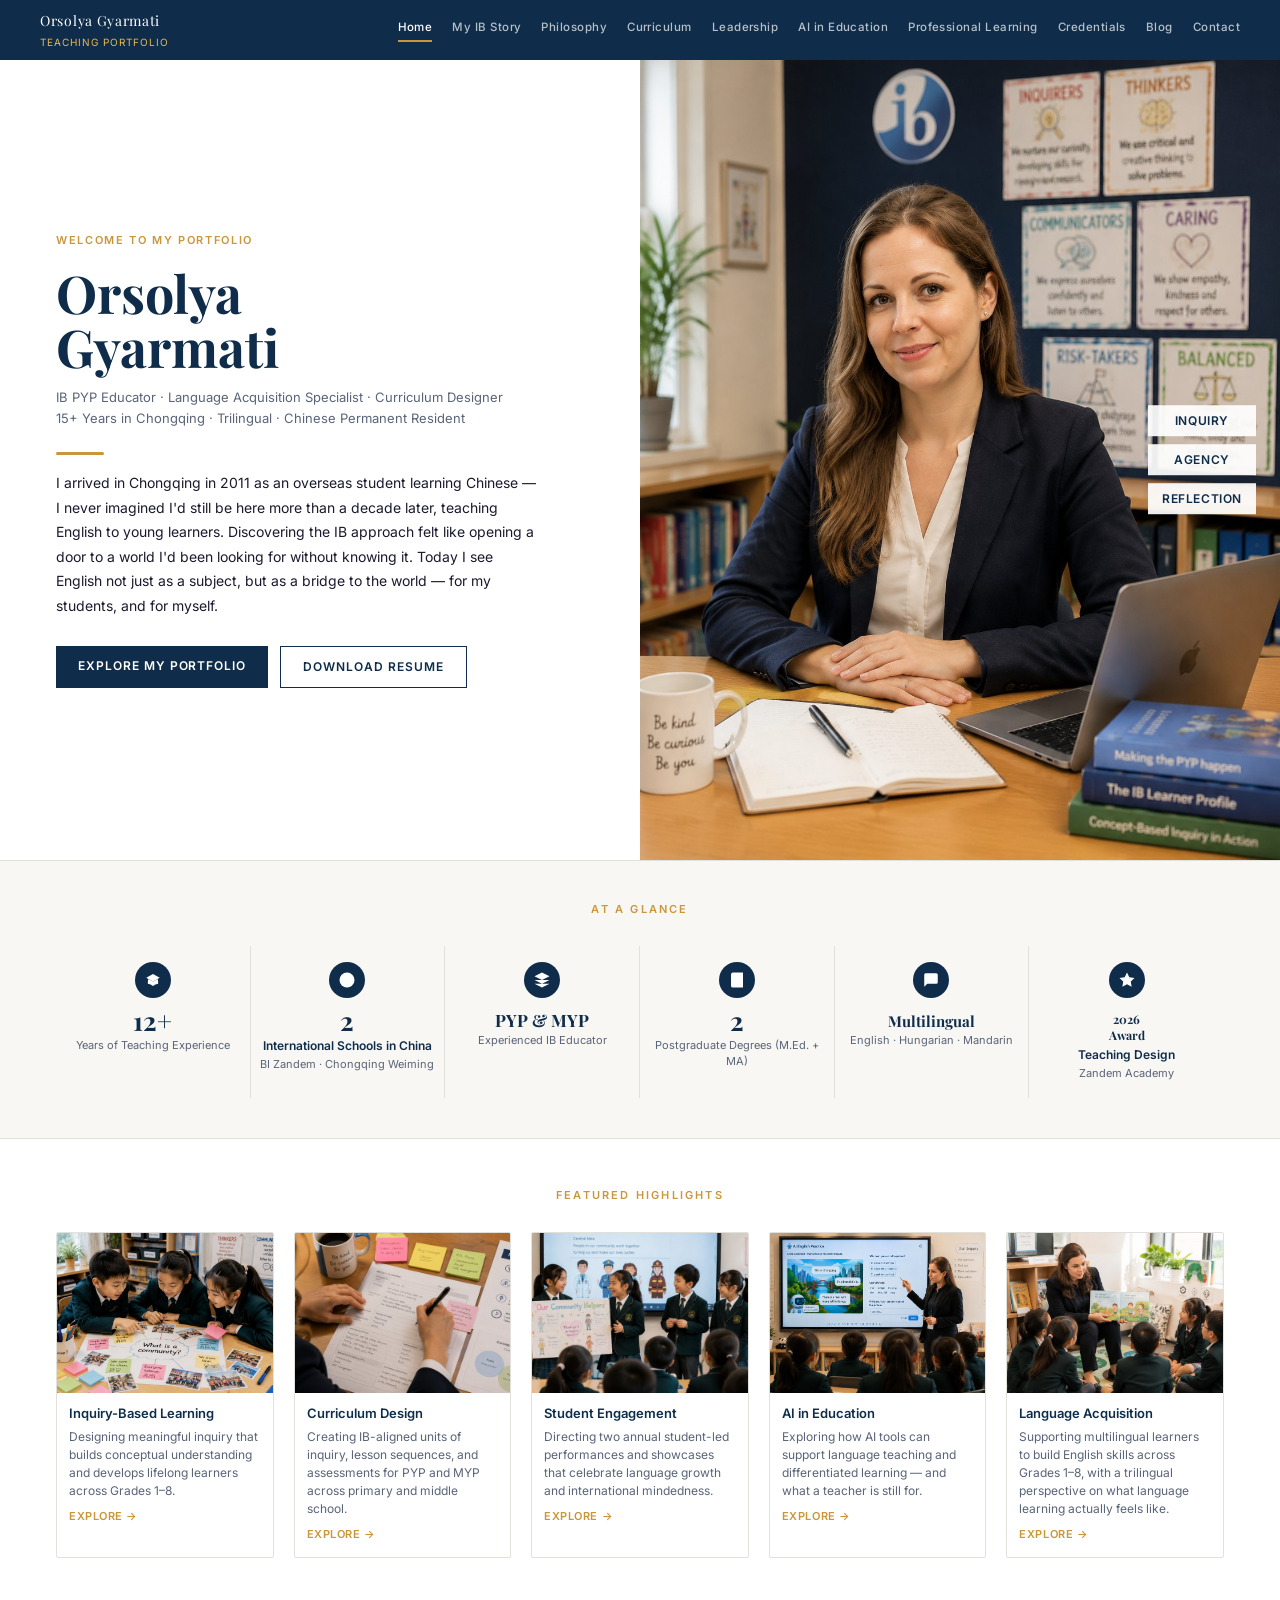
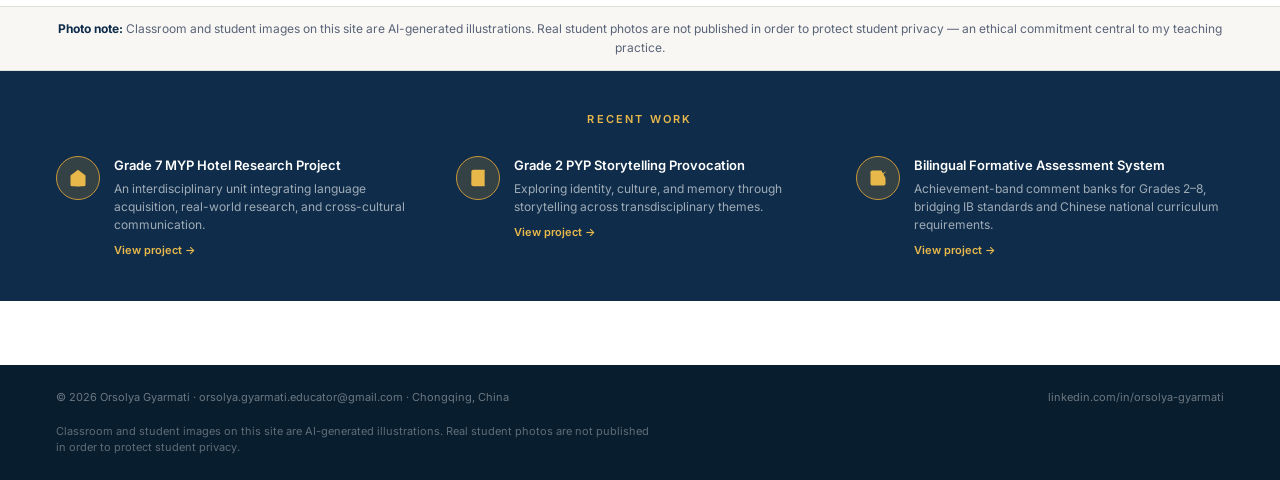
==== index.html @ ec6553c5 "Add files via upload" ====
<!DOCTYPE html>
<html lang="en">
<head>
<meta charset="UTF-8"><meta name="viewport" content="width=device-width, initial-scale=1.0">
<title>Orsolya Gyarmati — Teaching Portfolio</title>
<link href="https://fonts.googleapis.com/css2?family=Playfair+Display:wght@700&family=Inter:wght@300;400;500;600&display=swap" rel="stylesheet">
<link rel="stylesheet" href="styles.css">
<style>
.hero{display:grid;grid-template-columns:1fr 1fr;min-height:500px;overflow:hidden}
.hero-left{background:var(--white);padding:3.5rem 3rem 3.5rem 3.5rem;display:flex;flex-direction:column;justify-content:center}
.hero-eyebrow{font-size:11px;font-weight:600;letter-spacing:.15em;text-transform:uppercase;color:var(--gold);margin-bottom:1rem}
.hero-name{font-family:'Playfair Display',serif;font-size:52px;line-height:1.05;color:var(--navy);margin-bottom:.75rem}
.hero-tagline{font-size:13px;color:var(--text-muted);line-height:1.6;margin-bottom:.5rem}
.hero-divider{width:48px;height:3px;background:var(--gold);margin:1rem 0;border-radius:2px}
.hero-intro{font-size:14px;line-height:1.75;color:var(--text);max-width:480px;margin-bottom:1.75rem}
.hero-btns{display:flex;gap:12px;flex-wrap:wrap}
.btn-primary{background:var(--navy);color:var(--white);padding:10px 22px;font-size:12px;font-weight:600;letter-spacing:.08em;text-transform:uppercase;text-decoration:none;display:inline-block}
.btn-secondary{background:transparent;color:var(--navy);padding:10px 22px;font-size:12px;font-weight:600;letter-spacing:.08em;text-transform:uppercase;border:1.5px solid var(--navy);text-decoration:none;display:inline-block}
.hero-right{position:relative;overflow:hidden;min-height:500px}
.hero-photo{width:100%;height:100%;object-fit:cover;object-position:center top;display:block}
.ib-labels{position:absolute;right:1.5rem;top:50%;transform:translateY(-50%);display:flex;flex-direction:column;gap:8px}
.ib-label{background:rgba(255,255,255,.92);padding:6px 14px;font-size:12px;font-weight:600;color:var(--navy);letter-spacing:.05em;text-transform:uppercase;text-align:center}
.glance{background:var(--off-white);padding:2.5rem 3.5rem;border-top:1px solid var(--border);border-bottom:1px solid var(--border)}
.glance-label,.section-heading{text-align:center;font-size:11px;font-weight:600;letter-spacing:.2em;text-transform:uppercase;color:var(--gold);margin-bottom:1.75rem}
.glance-grid{display:grid;grid-template-columns:repeat(6,1fr);gap:0}
.glance-item{text-align:center;padding:1rem .5rem;border-right:1px solid var(--border)}
.glance-item:last-child{border-right:none}
.glance-icon{width:36px;height:36px;background:var(--navy);border-radius:50%;display:flex;align-items:center;justify-content:center;margin:0 auto 10px}
.glance-icon svg{fill:var(--white);width:18px;height:18px}
.glance-number{font-family:'Playfair Display',serif;font-size:26px;color:var(--navy);font-weight:700;line-height:1}
.glance-desc{font-size:11px;color:var(--text-muted);line-height:1.4;margin-top:4px}
.glance-desc strong{display:block;font-size:12px;color:var(--navy);font-weight:600;margin-bottom:2px}
.highlights{padding:3rem 3.5rem;background:var(--white)}
.highlights-grid{display:grid;grid-template-columns:repeat(5,1fr);gap:1.25rem}
.hcard{border:.5px solid var(--border);border-radius:2px;overflow:hidden}
.hcard-img{height:160px;display:flex;align-items:center;justify-content:center;position:relative;overflow:hidden}
.hcard-img img{width:100%;height:100%;object-fit:cover}
.hcard-body{padding:.75rem}
.hcard-body h3{font-size:13px;font-weight:600;color:var(--navy);margin-bottom:6px;line-height:1.3}
.hcard-body p{font-size:12px;color:var(--text-muted);line-height:1.5}
.hlink{display:inline-block;font-size:11px;font-weight:600;color:var(--gold);letter-spacing:.05em;text-transform:uppercase;margin-top:8px;text-decoration:none}
.recent{background:var(--navy);padding:2.5rem 3.5rem}
.recent .section-heading{color:var(--gold-light)}
.recent-grid{display:grid;grid-template-columns:repeat(3,1fr);gap:2rem}
.recent-item{display:flex;gap:14px;align-items:flex-start}
.recent-icon{width:44px;height:44px;border-radius:50%;background:rgba(201,151,58,.2);border:1.5px solid var(--gold);display:flex;align-items:center;justify-content:center;flex-shrink:0}
.recent-icon svg{fill:var(--gold-light);width:20px;height:20px}
.recent-text h3{font-size:13px;font-weight:600;color:var(--white);margin-bottom:6px;line-height:1.4}
.recent-text p{font-size:12px;color:rgba(255,255,255,.6);line-height:1.5}
.rlink{display:inline-block;font-size:11px;font-weight:600;color:var(--gold-light);margin-top:8px;text-decoration:none}
@media(max-width:900px){.hero{grid-template-columns:1fr}.hero-right{min-height:260px}.glance-grid{grid-template-columns:repeat(3,1fr)}.highlights-grid{grid-template-columns:repeat(2,1fr)}.recent-grid{grid-template-columns:1fr}}
</style>
</head>
<body>
<nav>
  <a href="index.html" class="nav-brand"><div class="nav-brand-text"><span class="name">Orsolya Gyarmati</span><span class="sub">Teaching Portfolio</span></div></a>
  <button class="nav-toggle" aria-label="Toggle menu" aria-expanded="false"><span></span></button><div class="nav-links">
    <a href="index.html" class="active">Home</a>
    <a href="ib-story.html">My IB Story</a>
    <a href="philosophy.html">Philosophy</a>
    <a href="curriculum.html">Curriculum</a>
    <a href="leadership.html">Leadership</a>
    <a href="ai-education.html">AI in Education</a>
    <a href="professional-learning.html">Professional Learning</a>
    <a href="credentials.html">Credentials</a>
    <a href="blog.html">Blog</a>
    <a href="contact.html">Contact</a>
  </div>
</nav>

<section class="hero">
  <div class="hero-left">
    <p class="hero-eyebrow">Welcome to my portfolio</p>
    <h1 class="hero-name">Orsolya<br>Gyarmati</h1>
    <p class="hero-tagline">IB PYP Educator · Language Acquisition Specialist · Curriculum Designer<br>15+ Years in Chongqing · Trilingual · Chinese Permanent Resident</p>
    <div class="hero-divider"></div>
    <p class="hero-intro">I arrived in Chongqing in 2011 as an overseas student learning Chinese — I never imagined I'd still be here more than a decade later, teaching English to young learners. Discovering the IB approach felt like opening a door to a world I'd been looking for without knowing it. Today I see English not just as a subject, but as a bridge to the world — for my students, and for myself.</p>
    <div class="hero-btns">
      <a href="ib-story.html" class="btn-primary">Explore my portfolio</a>
      <a href="Orsolya_Gyarmati_Resume_2026.pdf" target="_blank" class="btn-secondary">Download resume</a>
    </div>
  </div>
  <div class="hero-right">
    <img src="photo-hero.jpg" alt="Orsolya Gyarmati, IB educator in Chongqing" class="hero-photo">
    <div class="ib-labels">
      <div class="ib-label">Inquiry</div>
      <div class="ib-label">Agency</div>
      <div class="ib-label">Reflection</div>
    </div>
  </div>
</section>

<section class="glance">
  <p class="glance-label">At a Glance</p>
  <div class="glance-grid">
    <div class="glance-item">
      <div class="glance-icon"><svg viewBox="0 0 24 24"><path d="M12 14l9-5-9-5-9 5 9 5z"/><path d="M12 14l6.16-3.422a12.083 12.083 0 0 1 .665 6.479A11.952 11.952 0 0 0 12 20.055a11.952 11.952 0 0 0-6.824-2.998 12.078 12.078 0 0 1 .665-6.479L12 14z"/></svg></div>
      <div class="glance-number">12+</div>
      <div class="glance-desc">Years of Teaching Experience</div>
    </div>
    <div class="glance-item">
      <div class="glance-icon"><svg viewBox="0 0 24 24"><circle cx="12" cy="12" r="10"/><line x1="2" y1="12" x2="22" y2="12"/><path d="M12 2a15.3 15.3 0 0 1 4 10 15.3 15.3 0 0 1-4 10 15.3 15.3 0 0 1-4-10 15.3 15.3 0 0 1 4-10z"/></svg></div>
      <div class="glance-number">2</div>
      <div class="glance-desc"><strong>International Schools in China</strong>BI Zandem · Chongqing Weiming</div>
    </div>
    <div class="glance-item">
      <div class="glance-icon"><svg viewBox="0 0 24 24"><path d="M12 2L2 7l10 5 10-5-10-5zM2 17l10 5 10-5M2 12l10 5 10-5"/></svg></div>
      <div class="glance-number" style="font-size:17px;padding-top:4px">PYP & MYP</div>
      <div class="glance-desc">Experienced IB Educator</div>
    </div>
    <div class="glance-item">
      <div class="glance-icon"><svg viewBox="0 0 24 24"><path d="M4 19.5A2.5 2.5 0 0 1 6.5 17H20"/><path d="M6.5 2H20v20H6.5A2.5 2.5 0 0 1 4 19.5v-15A2.5 2.5 0 0 1 6.5 2z"/></svg></div>
      <div class="glance-number">2</div>
      <div class="glance-desc">Postgraduate Degrees (M.Ed. + MA)</div>
    </div>
    <div class="glance-item">
      <div class="glance-icon"><svg viewBox="0 0 24 24"><path d="M21 15a2 2 0 0 1-2 2H7l-4 4V5a2 2 0 0 1 2-2h14a2 2 0 0 1 2 2z"/></svg></div>
      <div class="glance-number" style="font-size:15px;padding-top:6px">Multilingual</div>
      <div class="glance-desc">English · Hungarian · Mandarin</div>
    </div>
    <div class="glance-item">
      <div class="glance-icon"><svg viewBox="0 0 24 24"><polygon points="12,2 15.09,8.26 22,9.27 17,14.14 18.18,21.02 12,17.77 5.82,21.02 7,14.14 2,9.27 8.91,8.26"/></svg></div>
      <div class="glance-number" style="font-size:12px;padding-top:4px;line-height:1.3">2026<br>Award</div>
      <div class="glance-desc"><strong>Teaching Design</strong>Zandem Academy</div>
    </div>
  </div>
</section>

<section class="highlights">
  <p class="section-heading">Featured Highlights</p>
  <div class="highlights-grid">
    <div class="hcard">
      <div class="hcard-img" style="background:#1a3f5c">
        <img src="photo-inquiry.jpg" alt="Students exploring an inquiry into community">
      </div>
      <div class="hcard-body"><h3>Inquiry-Based Learning</h3><p>Designing meaningful inquiry that builds conceptual understanding and develops lifelong learners across Grades 1–8.</p><a href="curriculum.html" class="hlink">Explore →</a></div>
    </div>
    <div class="hcard">
      <div class="hcard-img" style="background:#2a4a6b">
        <img src="photo-curriculum.jpg" alt="Unit planning documents for an IB PYP unit of inquiry">
      </div>
      <div class="hcard-body"><h3>Curriculum Design</h3><p>Creating IB-aligned units of inquiry, lesson sequences, and assessments for PYP and MYP across primary and middle school.</p><a href="curriculum.html" class="hlink">Explore →</a></div>
    </div>
    <div class="hcard">
      <div class="hcard-img" style="background:#163352">
        <img src="photo-showcase.jpg" alt="Students presenting a Community Helpers project to their class">
      </div>
      <div class="hcard-body"><h3>Student Engagement</h3><p>Directing two annual student-led performances and showcases that celebrate language growth and international mindedness.</p><a href="leadership.html" class="hlink">Explore →</a></div>
    </div>
    <div class="hcard">
      <div class="hcard-img" style="background:#0d2238">
        <img src="photo-ai.jpg" alt="Teacher using an AI-powered English practice activity on the interactive whiteboard">
      </div>
      <div class="hcard-body"><h3>AI in Education</h3><p>Exploring how AI tools can support language teaching and differentiated learning — and what a teacher is still for.</p><a href="ai-education.html" class="hlink">Explore →</a></div>
    </div>
    <div class="hcard">
      <div class="hcard-img" style="background:#1f4060">
        <img src="photo-language.jpg" alt="Teacher reading a picture book aloud to young language learners">
      </div>
      <div class="hcard-body"><h3>Language Acquisition</h3><p>Supporting multilingual learners to build English skills across Grades 1–8, with a trilingual perspective on what language learning actually feels like.</p><a href="ib-story.html" class="hlink">Explore →</a></div>
    </div>
  </div>
</section>


<div style="background:var(--off-white);border-top:.5px solid var(--border);border-bottom:.5px solid var(--border);padding:.75rem 3.5rem;text-align:center">
  <p style="font-size:12px;color:var(--text-muted);margin:0"><strong style="color:var(--navy)">Photo note:</strong> Classroom and student images on this site are AI-generated illustrations. Real student photos are not published in order to protect student privacy — an ethical commitment central to my teaching practice.</p>
</div>

<section class="recent">
  <p class="section-heading">Recent Work</p>
  <div class="recent-grid">
    <div class="recent-item">
      <div class="recent-icon"><svg viewBox="0 0 24 24"><path d="M3 9l9-7 9 7v11a2 2 0 0 1-2 2H5a2 2 0 0 1-2-2z"/><polyline points="9,22 9,12 15,12 15,22"/></svg></div>
      <div class="recent-text"><h3>Grade 7 MYP Hotel Research Project</h3><p>An interdisciplinary unit integrating language acquisition, real-world research, and cross-cultural communication.</p><a href="curriculum.html" class="rlink">View project →</a></div>
    </div>
    <div class="recent-item">
      <div class="recent-icon"><svg viewBox="0 0 24 24"><path d="M4 19.5A2.5 2.5 0 0 1 6.5 17H20"/><path d="M6.5 2H20v20H6.5A2.5 2.5 0 0 1 4 19.5v-15A2.5 2.5 0 0 1 6.5 2z"/></svg></div>
      <div class="recent-text"><h3>Grade 2 PYP Storytelling Provocation</h3><p>Exploring identity, culture, and memory through storytelling across transdisciplinary themes.</p><a href="curriculum.html" class="rlink">View project →</a></div>
    </div>
    <div class="recent-item">
      <div class="recent-icon"><svg viewBox="0 0 24 24"><path d="M9 11l3 3L22 4"/><path d="M21 12v7a2 2 0 0 1-2 2H5a2 2 0 0 1-2-2V5a2 2 0 0 1 2-2h11"/></svg></div>
      <div class="recent-text"><h3>Bilingual Formative Assessment System</h3><p>Achievement-band comment banks for Grades 2–8, bridging IB standards and Chinese national curriculum requirements.</p><a href="curriculum.html" class="rlink">View project →</a></div>
    </div>
  </div>
</section>

<footer>
  <p>© 2026 Orsolya Gyarmati · orsolya.gyarmati.educator@gmail.com · Chongqing, China</p>
  <a href="https://linkedin.com/in/orsolya-gyarmati">linkedin.com/in/orsolya-gyarmati</a>
  <p style="font-size:11px;color:rgba(255,255,255,.35);margin-top:8px;max-width:600px;line-height:1.5">Classroom and student images on this site are AI-generated illustrations. Real student photos are not published in order to protect student privacy.</p>
</footer>
<script src="nav.js" defer></script>
</body></html>
---- styles.css ----
*, *::before, *::after { box-sizing: border-box; margin: 0; padding: 0; }
:root {
  --navy: #0f2d4a;
  --navy-mid: #1a3f5c;
  --gold: #c9973a;
  --gold-light: #e8b84b;
  --white: #ffffff;
  --off-white: #f8f7f4;
  --text: #1a1a2e;
  --text-muted: #5a6478;
  --border: #e2e0da;
}
body { font-family: 'Inter', sans-serif; color: var(--text); background: var(--white); font-size: 15px; line-height: 1.6; }

/* NAV */
nav { background: var(--navy); padding: 0 2.5rem; display: flex; align-items: center; justify-content: space-between; height: 60px; position: sticky; top: 0; z-index: 100; }
.nav-brand { display: flex; align-items: center; gap: 10px; text-decoration: none; }
.nav-brand-text .name { font-family: 'Playfair Display', serif; font-size: 14px; color: var(--white); display: block; letter-spacing: 0.05em; }
.nav-brand-text .sub { font-size: 10px; color: var(--gold-light); letter-spacing: 0.1em; text-transform: uppercase; display: block; margin-top: 1px; }
.nav-links { display: flex; gap: 1.25rem; flex-wrap: wrap; }
.nav-links a { color: rgba(255,255,255,0.7); font-size: 11.5px; text-decoration: none; letter-spacing: 0.04em; font-weight: 500; padding-bottom: 4px; transition: color 0.2s; }
.nav-links a:hover { color: var(--white); }
.nav-links a.active { color: var(--white); border-bottom: 2px solid var(--gold); }
.nav-toggle { display: none; background: none; border: none; cursor: pointer; padding: 8px; width: 36px; height: 36px; align-items: center; justify-content: center; }
.nav-toggle span { display: block; width: 20px; height: 2px; background: var(--white); position: relative; transition: background 0.2s; }
.nav-toggle span::before, .nav-toggle span::after { content: ''; position: absolute; left: 0; width: 20px; height: 2px; background: var(--white); transition: transform 0.2s; }
.nav-toggle span::before { top: -6px; }
.nav-toggle span::after { top: 6px; }
.nav-toggle[aria-expanded="true"] span { background: transparent; }
.nav-toggle[aria-expanded="true"] span::before { transform: translateY(6px) rotate(45deg); }
.nav-toggle[aria-expanded="true"] span::after { transform: translateY(-6px) rotate(-45deg); }

/* PAGE HEADER */
.page-header { background: var(--navy); padding: 3.5rem 3.5rem 3rem; }
.page-header .eyebrow { font-size: 11px; font-weight: 600; letter-spacing: 0.15em; text-transform: uppercase; color: var(--gold); margin-bottom: 0.75rem; }
.page-header h1 { font-family: 'Playfair Display', serif; font-size: 42px; color: var(--white); line-height: 1.1; margin-bottom: 1rem; }
.page-header .lead { font-size: 15px; color: rgba(255,255,255,0.75); max-width: 680px; line-height: 1.7; font-style: italic; }
.gold-bar { width: 48px; height: 3px; background: var(--gold); border-radius: 2px; margin: 1rem 0; }

/* CONTENT AREA */
.content { max-width: 860px; margin: 0 auto; padding: 3rem 3.5rem; }
.content h2 { font-family: 'Playfair Display', serif; font-size: 24px; color: var(--navy); margin: 2.5rem 0 1rem; padding-bottom: 0.5rem; border-bottom: 2px solid var(--gold); display: inline-block; }
.content h2:first-child { margin-top: 0; }
.content p { font-size: 15px; line-height: 1.75; color: var(--text); margin-bottom: 1rem; }
.content ul { margin: 0.5rem 0 1.25rem 1.5rem; }
.content ul li { font-size: 15px; line-height: 1.7; color: var(--text); margin-bottom: 0.5rem; }
.content ul li strong { color: var(--navy); }

/* CARDS */
.card-grid { display: grid; grid-template-columns: repeat(auto-fit, minmax(240px, 1fr)); gap: 1.25rem; margin: 1.5rem 0; }
.card { background: var(--off-white); border: 0.5px solid var(--border); border-radius: 4px; padding: 1.5rem; }
.card h3 { font-size: 15px; font-weight: 600; color: var(--navy); margin-bottom: 0.5rem; }
.card p { font-size: 14px; color: var(--text-muted); line-height: 1.6; }
.card .card-label { font-size: 11px; font-weight: 600; letter-spacing: 0.1em; text-transform: uppercase; color: var(--gold); margin-bottom: 0.5rem; }

/* STAT ROW */
.stat-row { display: grid; grid-template-columns: repeat(auto-fit, minmax(160px, 1fr)); gap: 1rem; margin: 1.5rem 0; }
.stat-box { background: var(--navy); color: var(--white); padding: 1.25rem; text-align: center; border-radius: 4px; }
.stat-box .num { font-family: 'Playfair Display', serif; font-size: 32px; color: var(--gold-light); display: block; }
.stat-box .lbl { font-size: 12px; color: rgba(255,255,255,0.7); margin-top: 4px; line-height: 1.4; }

/* UNIT TABLE */
.unit-table { width: 100%; border-collapse: collapse; margin: 1rem 0 1.5rem; }
.unit-table tr { border-bottom: 0.5px solid var(--border); }
.unit-table tr:last-child { border-bottom: none; }
.unit-table td { padding: 10px 12px; font-size: 14px; vertical-align: top; }
.unit-table td:first-child { font-weight: 600; color: var(--navy); width: 38%; background: var(--off-white); }
.unit-table td:last-child { color: var(--text); }

/* TIMELINE */
.timeline { margin: 1.5rem 0; }
.timeline-item { display: flex; gap: 1.25rem; margin-bottom: 1.75rem; }
.timeline-dot { width: 12px; height: 12px; border-radius: 50%; background: var(--gold); flex-shrink: 0; margin-top: 5px; }
.timeline-line { width: 2px; background: var(--border); flex-shrink: 0; margin-left: 5px; }
.timeline-content h3 { font-size: 15px; font-weight: 600; color: var(--navy); }
.timeline-content .date { font-size: 12px; color: var(--gold); font-weight: 600; letter-spacing: 0.05em; margin-bottom: 4px; display: block; }
.timeline-content p { font-size: 14px; color: var(--text-muted); line-height: 1.6; margin-top: 4px; }

/* CRED ITEMS */
.cred-list { display: flex; flex-direction: column; gap: 1rem; margin: 1rem 0; }
.cred-item { display: flex; align-items: flex-start; gap: 12px; padding: 1rem; background: var(--off-white); border-left: 3px solid var(--gold); }
.cred-item .ci-body h3 { font-size: 15px; font-weight: 600; color: var(--navy); }
.cred-item .ci-body span { font-size: 13px; color: var(--text-muted); }

/* QUOTE BLOCK */
.quote { background: var(--navy); color: var(--white); padding: 2rem 2.5rem; margin: 2rem 0; border-radius: 4px; position: relative; }
.quote::before { content: '"'; font-family: 'Playfair Display', serif; font-size: 80px; color: var(--gold); line-height: 0.5; position: absolute; top: 1.5rem; left: 1.5rem; opacity: 0.4; }
.quote p { font-size: 16px; line-height: 1.75; font-style: italic; color: rgba(255,255,255,0.9); padding-left: 2rem; }

/* CONTACT */
.contact-grid { display: grid; grid-template-columns: 1fr 1fr; gap: 2rem; margin: 1.5rem 0; }
.contact-item { display: flex; align-items: center; gap: 12px; }
.contact-icon { width: 40px; height: 40px; background: var(--navy); border-radius: 50%; display: flex; align-items: center; justify-content: center; flex-shrink: 0; }
.contact-icon svg { fill: var(--white); width: 18px; height: 18px; }
.contact-item p { font-size: 14px; color: var(--text-muted); }
.contact-item a { font-size: 15px; font-weight: 500; color: var(--navy); text-decoration: none; display: block; }

/* FOOTER */
footer { background: #081d2e; padding: 1.5rem 3.5rem; display: flex; flex-wrap: wrap; justify-content: space-between; align-items: flex-start; margin-top: 4rem; gap: .5rem; }
footer p { font-size: 11px; color: rgba(255,255,255,0.4); }
footer a { font-size: 11px; color: rgba(255,255,255,0.4); text-decoration: none; }

/* HIGHLIGHT BOX */
.highlight-box { background: var(--off-white); border: 0.5px solid var(--border); border-top: 3px solid var(--gold); padding: 1.5rem; margin: 1.5rem 0; border-radius: 0 0 4px 4px; }
.highlight-box h3 { font-size: 14px; font-weight: 600; color: var(--navy); margin-bottom: 0.5rem; }
.highlight-box p { font-size: 14px; color: var(--text-muted); line-height: 1.6; margin: 0; }

/* PILL TAGS */
.tags { display: flex; flex-wrap: wrap; gap: 8px; margin: 1rem 0; }
.tag { background: var(--navy); color: var(--gold-light); font-size: 12px; padding: 4px 12px; border-radius: 20px; font-weight: 500; }

@media (max-width: 768px) {
  .content { padding: 2rem 1.5rem; }
  .page-header { padding: 2rem 1.5rem; }
  .card-grid { grid-template-columns: 1fr; }
  .contact-grid { grid-template-columns: 1fr; }
  nav { padding: 0 1rem; }
  .nav-toggle { display: flex; }
  .nav-links { display: none; position: absolute; top: 60px; left: 0; right: 0; background: var(--navy-mid); flex-direction: column; gap: 0; padding: .5rem 0; box-shadow: 0 8px 16px rgba(0,0,0,.2); }
  .nav-links.open { display: flex; }
  .nav-links a { padding: .85rem 1.5rem; width: 100%; border-bottom: 1px solid rgba(255,255,255,.08); }
  .nav-links a.active { border-bottom: 1px solid rgba(255,255,255,.08); border-left: 3px solid var(--gold); padding-left: calc(1.5rem - 3px); }
}

.privacy-note{background:var(--off-white);border:.5px solid var(--border);border-left:3px solid var(--text-muted);padding:.75rem 1.25rem;margin:1.5rem 0;font-size:13px;color:var(--text-muted);line-height:1.6}
.privacy-note strong{color:var(--navy)}
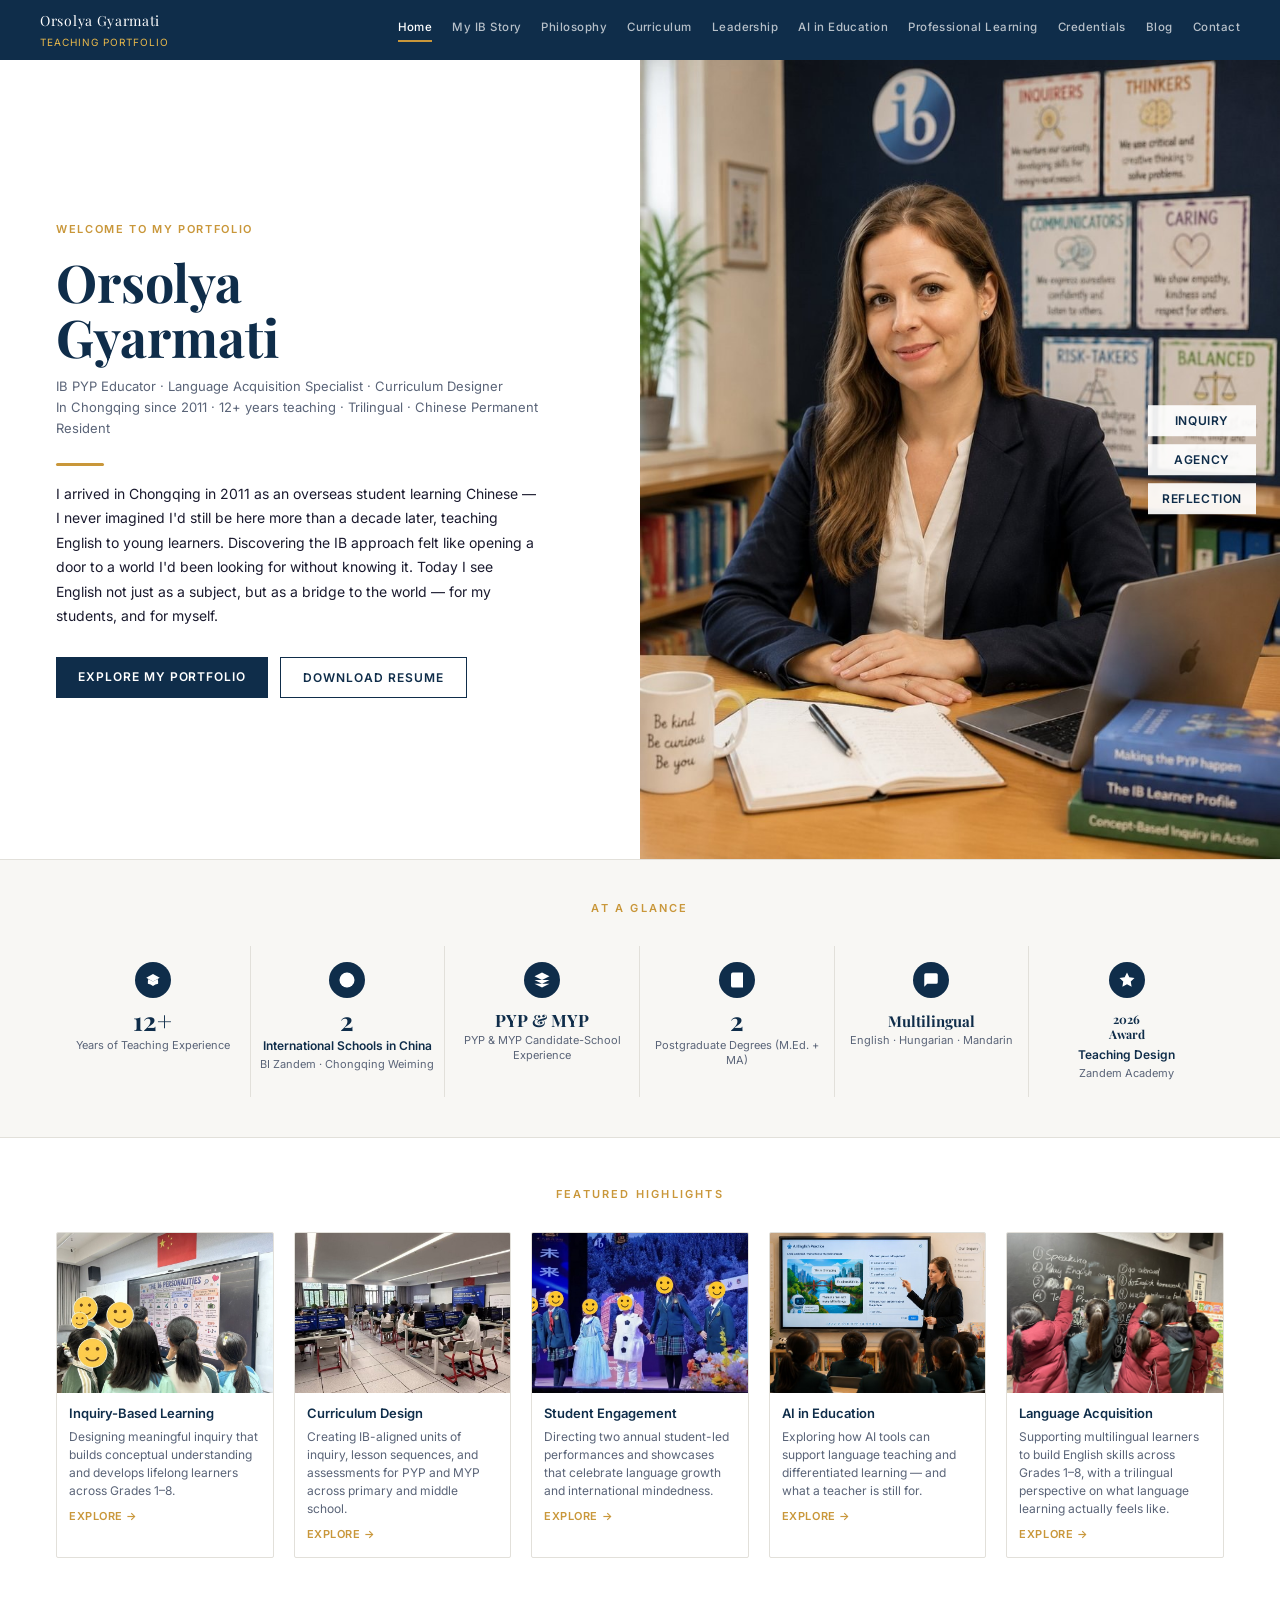
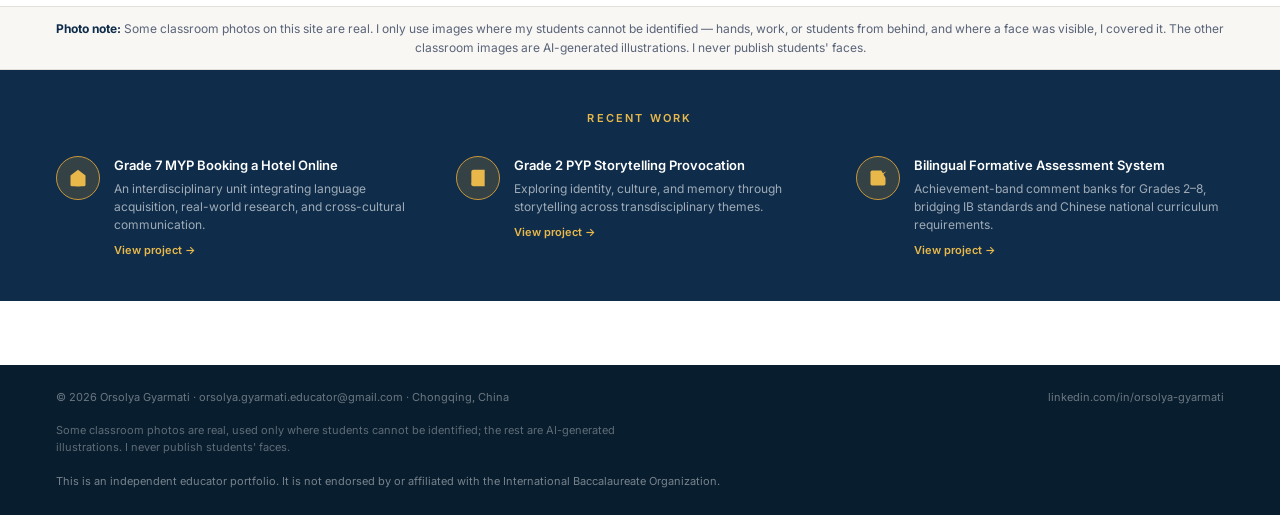
==== commit 3a106ee5: "Add files via upload" ====
--- a/index.html
+++ b/index.html
@@ -3,13 +3,22 @@
 <head>
 <meta charset="UTF-8"><meta name="viewport" content="width=device-width, initial-scale=1.0">
 <title>Orsolya Gyarmati — Teaching Portfolio</title>
+<meta name="description" content="Orsolya Gyarmati — international educator in Chongqing. IB PYP and MYP curriculum design, English language acquisition, and AI in language teaching.">
+<meta property="og:title" content="Orsolya Gyarmati — Teaching Portfolio">
+<meta property="og:description" content="Orsolya Gyarmati — international educator in Chongqing. IB PYP and MYP curriculum design, English language acquisition, and AI in language teaching.">
+<meta property="og:type" content="website">
+<meta property="og:url" content="https://orsolyagyarmati.com/index.html">
+<meta property="og:image" content="https://orsolyagyarmati.com/photo-hero.jpg">
+<link rel="canonical" href="https://orsolyagyarmati.com/index.html">
+<link rel="icon" href="data:image/svg+xml,%3Csvg xmlns='http://www.w3.org/2000/svg' viewBox='0 0 32 32'%3E%3Crect width='32' height='32' fill='%230d2238'/%3E%3Ctext x='16' y='23' font-size='20' font-family='Georgia,serif' fill='%23c9973a' text-anchor='middle'%3EO%3C/text%3E%3C/svg%3E">
+
 <link href="https://fonts.googleapis.com/css2?family=Playfair+Display:wght@700&family=Inter:wght@300;400;500;600&display=swap" rel="stylesheet">
 <link rel="stylesheet" href="styles.css">
 <style>
 .hero{display:grid;grid-template-columns:1fr 1fr;min-height:500px;overflow:hidden}
 .hero-left{background:var(--white);padding:3.5rem 3rem 3.5rem 3.5rem;display:flex;flex-direction:column;justify-content:center}
 .hero-eyebrow{font-size:11px;font-weight:600;letter-spacing:.15em;text-transform:uppercase;color:var(--gold);margin-bottom:1rem}
-.hero-name{font-family:'Playfair Display',serif;font-size:52px;line-height:1.05;color:var(--navy);margin-bottom:.75rem}
+.hero-name{font-family:'Playfair Display',Georgia,'Songti SC','Times New Roman',serif;font-size:52px;line-height:1.05;color:var(--navy);margin-bottom:.75rem}
 .hero-tagline{font-size:13px;color:var(--text-muted);line-height:1.6;margin-bottom:.5rem}
 .hero-divider{width:48px;height:3px;background:var(--gold);margin:1rem 0;border-radius:2px}
 .hero-intro{font-size:14px;line-height:1.75;color:var(--text);max-width:480px;margin-bottom:1.75rem}
@@ -27,7 +36,7 @@
 .glance-item:last-child{border-right:none}
 .glance-icon{width:36px;height:36px;background:var(--navy);border-radius:50%;display:flex;align-items:center;justify-content:center;margin:0 auto 10px}
 .glance-icon svg{fill:var(--white);width:18px;height:18px}
-.glance-number{font-family:'Playfair Display',serif;font-size:26px;color:var(--navy);font-weight:700;line-height:1}
+.glance-number{font-family:'Playfair Display',Georgia,'Songti SC','Times New Roman',serif;font-size:26px;color:var(--navy);font-weight:700;line-height:1}
 .glance-desc{font-size:11px;color:var(--text-muted);line-height:1.4;margin-top:4px}
 .glance-desc strong{display:block;font-size:12px;color:var(--navy);font-weight:600;margin-bottom:2px}
 .highlights{padding:3rem 3.5rem;background:var(--white)}
@@ -49,6 +58,7 @@
 .recent-text p{font-size:12px;color:rgba(255,255,255,.6);line-height:1.5}
 .rlink{display:inline-block;font-size:11px;font-weight:600;color:var(--gold-light);margin-top:8px;text-decoration:none}
 @media(max-width:900px){.hero{grid-template-columns:1fr}.hero-right{min-height:260px}.glance-grid{grid-template-columns:repeat(3,1fr)}.highlights-grid{grid-template-columns:repeat(2,1fr)}.recent-grid{grid-template-columns:1fr}}
+@media(max-width:600px){.glance-grid{grid-template-columns:repeat(2,1fr);gap:1.25rem}.highlights-grid{grid-template-columns:1fr}.glance,.recent{padding:2rem 1.25rem}.hero-left{padding:2rem 1.25rem}}
 </style>
 </head>
 <body>
@@ -72,7 +82,7 @@
   <div class="hero-left">
     <p class="hero-eyebrow">Welcome to my portfolio</p>
     <h1 class="hero-name">Orsolya<br>Gyarmati</h1>
-    <p class="hero-tagline">IB PYP Educator · Language Acquisition Specialist · Curriculum Designer<br>15+ Years in Chongqing · Trilingual · Chinese Permanent Resident</p>
+    <p class="hero-tagline">IB PYP Educator · Language Acquisition Specialist · Curriculum Designer<br>In Chongqing since 2011 · 12+ years teaching · Trilingual · Chinese Permanent Resident</p>
     <div class="hero-divider"></div>
     <p class="hero-intro">I arrived in Chongqing in 2011 as an overseas student learning Chinese — I never imagined I'd still be here more than a decade later, teaching English to young learners. Discovering the IB approach felt like opening a door to a world I'd been looking for without knowing it. Today I see English not just as a subject, but as a bridge to the world — for my students, and for myself.</p>
     <div class="hero-btns">
@@ -106,7 +116,7 @@
     <div class="glance-item">
       <div class="glance-icon"><svg viewBox="0 0 24 24"><path d="M12 2L2 7l10 5 10-5-10-5zM2 17l10 5 10-5M2 12l10 5 10-5"/></svg></div>
       <div class="glance-number" style="font-size:17px;padding-top:4px">PYP & MYP</div>
-      <div class="glance-desc">Experienced IB Educator</div>
+      <div class="glance-desc">PYP &amp; MYP Candidate-School Experience</div>
     </div>
     <div class="glance-item">
       <div class="glance-icon"><svg viewBox="0 0 24 24"><path d="M4 19.5A2.5 2.5 0 0 1 6.5 17H20"/><path d="M6.5 2H20v20H6.5A2.5 2.5 0 0 1 4 19.5v-15A2.5 2.5 0 0 1 6.5 2z"/></svg></div>
@@ -131,19 +141,19 @@
   <div class="highlights-grid">
     <div class="hcard">
       <div class="hcard-img" style="background:#1a3f5c">
-        <img src="photo-inquiry.jpg" alt="Students exploring an inquiry into community">
+        <img src="photo-real-personality.jpg" alt="Students exploring personality types together on the whiteboard">
       </div>
       <div class="hcard-body"><h3>Inquiry-Based Learning</h3><p>Designing meaningful inquiry that builds conceptual understanding and develops lifelong learners across Grades 1–8.</p><a href="curriculum.html" class="hlink">Explore →</a></div>
     </div>
     <div class="hcard">
       <div class="hcard-img" style="background:#2a4a6b">
-        <img src="photo-curriculum.jpg" alt="Unit planning documents for an IB PYP unit of inquiry">
+        <img src="photo-real-hotel.jpg" alt="Grade 7 students working on the London Booking a Hotel Online Challenge">
       </div>
       <div class="hcard-body"><h3>Curriculum Design</h3><p>Creating IB-aligned units of inquiry, lesson sequences, and assessments for PYP and MYP across primary and middle school.</p><a href="curriculum.html" class="hlink">Explore →</a></div>
     </div>
     <div class="hcard">
       <div class="hcard-img" style="background:#163352">
-        <img src="photo-showcase.jpg" alt="Students presenting a Community Helpers project to their class">
+        <img src="photo-real-stage.jpg" alt="Students performing Who We Are in Chongqing on stage">
       </div>
       <div class="hcard-body"><h3>Student Engagement</h3><p>Directing two annual student-led performances and showcases that celebrate language growth and international mindedness.</p><a href="leadership.html" class="hlink">Explore →</a></div>
     </div>
@@ -155,7 +165,7 @@
     </div>
     <div class="hcard">
       <div class="hcard-img" style="background:#1f4060">
-        <img src="photo-language.jpg" alt="Teacher reading a picture book aloud to young language learners">
+        <img src="photo-real-blackboard.jpg" alt="Students writing their English learning ideas on the blackboard">
       </div>
       <div class="hcard-body"><h3>Language Acquisition</h3><p>Supporting multilingual learners to build English skills across Grades 1–8, with a trilingual perspective on what language learning actually feels like.</p><a href="ib-story.html" class="hlink">Explore →</a></div>
     </div>
@@ -164,7 +174,7 @@
 
 
 <div style="background:var(--off-white);border-top:.5px solid var(--border);border-bottom:.5px solid var(--border);padding:.75rem 3.5rem;text-align:center">
-  <p style="font-size:12px;color:var(--text-muted);margin:0"><strong style="color:var(--navy)">Photo note:</strong> Classroom and student images on this site are AI-generated illustrations. Real student photos are not published in order to protect student privacy — an ethical commitment central to my teaching practice.</p>
+  <p style="font-size:12px;color:var(--text-muted);margin:0"><strong style="color:var(--navy)">Photo note:</strong> Some classroom photos on this site are real. I only use images where my students cannot be identified — hands, work, or students from behind, and where a face was visible, I covered it. The other classroom images are AI-generated illustrations. I never publish students' faces.</p>
 </div>
 
 <section class="recent">
@@ -172,7 +182,7 @@
   <div class="recent-grid">
     <div class="recent-item">
       <div class="recent-icon"><svg viewBox="0 0 24 24"><path d="M3 9l9-7 9 7v11a2 2 0 0 1-2 2H5a2 2 0 0 1-2-2z"/><polyline points="9,22 9,12 15,12 15,22"/></svg></div>
-      <div class="recent-text"><h3>Grade 7 MYP Hotel Research Project</h3><p>An interdisciplinary unit integrating language acquisition, real-world research, and cross-cultural communication.</p><a href="curriculum.html" class="rlink">View project →</a></div>
+      <div class="recent-text"><h3>Grade 7 MYP Booking a Hotel Online</h3><p>An interdisciplinary unit integrating language acquisition, real-world research, and cross-cultural communication.</p><a href="curriculum.html" class="rlink">View project →</a></div>
     </div>
     <div class="recent-item">
       <div class="recent-icon"><svg viewBox="0 0 24 24"><path d="M4 19.5A2.5 2.5 0 0 1 6.5 17H20"/><path d="M6.5 2H20v20H6.5A2.5 2.5 0 0 1 4 19.5v-15A2.5 2.5 0 0 1 6.5 2z"/></svg></div>
@@ -188,7 +198,8 @@
 <footer>
   <p>© 2026 Orsolya Gyarmati · orsolya.gyarmati.educator@gmail.com · Chongqing, China</p>
   <a href="https://linkedin.com/in/orsolya-gyarmati">linkedin.com/in/orsolya-gyarmati</a>
-  <p style="font-size:11px;color:rgba(255,255,255,.35);margin-top:8px;max-width:600px;line-height:1.5">Classroom and student images on this site are AI-generated illustrations. Real student photos are not published in order to protect student privacy.</p>
+  <p style="font-size:11px;color:rgba(255,255,255,.35);margin-top:8px;max-width:600px;line-height:1.5">Some classroom photos are real, used only where students cannot be identified; the rest are AI-generated illustrations. I never publish students' faces.</p>
+<p style="font-size:11px;color:rgba(255,255,255,.45);margin-top:10px;line-height:1.6">This is an independent educator portfolio. It is not endorsed by or affiliated with the International Baccalaureate Organization.</p>
 </footer>
 <script src="nav.js" defer></script>
 </body></html>
--- a/styles.css
+++ b/styles.css
@@ -2,6 +2,7 @@
 :root {
   --navy: #0f2d4a;
   --navy-mid: #1a3f5c;
+  --gold-text: #8A641E;
   --gold: #c9973a;
   --gold-light: #e8b84b;
   --white: #ffffff;
@@ -10,12 +11,12 @@
   --text-muted: #5a6478;
   --border: #e2e0da;
 }
-body { font-family: 'Inter', sans-serif; color: var(--text); background: var(--white); font-size: 15px; line-height: 1.6; }
+body { font-family: 'Inter', -apple-system, BlinkMacSystemFont, 'Segoe UI', 'PingFang SC', 'Microsoft YaHei', sans-serif; color: var(--text); background: var(--white); font-size: 15px; line-height: 1.6; }
 
 /* NAV */
 nav { background: var(--navy); padding: 0 2.5rem; display: flex; align-items: center; justify-content: space-between; height: 60px; position: sticky; top: 0; z-index: 100; }
 .nav-brand { display: flex; align-items: center; gap: 10px; text-decoration: none; }
-.nav-brand-text .name { font-family: 'Playfair Display', serif; font-size: 14px; color: var(--white); display: block; letter-spacing: 0.05em; }
+.nav-brand-text .name { font-family: 'Playfair Display', Georgia, 'Songti SC', 'Times New Roman', serif; font-size: 14px; color: var(--white); display: block; letter-spacing: 0.05em; }
 .nav-brand-text .sub { font-size: 10px; color: var(--gold-light); letter-spacing: 0.1em; text-transform: uppercase; display: block; margin-top: 1px; }
 .nav-links { display: flex; gap: 1.25rem; flex-wrap: wrap; }
 .nav-links a { color: rgba(255,255,255,0.7); font-size: 11.5px; text-decoration: none; letter-spacing: 0.04em; font-weight: 500; padding-bottom: 4px; transition: color 0.2s; }
@@ -33,13 +34,13 @@
 /* PAGE HEADER */
 .page-header { background: var(--navy); padding: 3.5rem 3.5rem 3rem; }
 .page-header .eyebrow { font-size: 11px; font-weight: 600; letter-spacing: 0.15em; text-transform: uppercase; color: var(--gold); margin-bottom: 0.75rem; }
-.page-header h1 { font-family: 'Playfair Display', serif; font-size: 42px; color: var(--white); line-height: 1.1; margin-bottom: 1rem; }
+.page-header h1 { font-family: 'Playfair Display', Georgia, 'Songti SC', 'Times New Roman', serif; font-size: 42px; color: var(--white); line-height: 1.1; margin-bottom: 1rem; }
 .page-header .lead { font-size: 15px; color: rgba(255,255,255,0.75); max-width: 680px; line-height: 1.7; font-style: italic; }
 .gold-bar { width: 48px; height: 3px; background: var(--gold); border-radius: 2px; margin: 1rem 0; }
 
 /* CONTENT AREA */
 .content { max-width: 860px; margin: 0 auto; padding: 3rem 3.5rem; }
-.content h2 { font-family: 'Playfair Display', serif; font-size: 24px; color: var(--navy); margin: 2.5rem 0 1rem; padding-bottom: 0.5rem; border-bottom: 2px solid var(--gold); display: inline-block; }
+.content h2 { font-family: 'Playfair Display', Georgia, 'Songti SC', 'Times New Roman', serif; font-size: 24px; color: var(--navy); margin: 2.5rem 0 1rem; padding-bottom: 0.5rem; border-bottom: 2px solid var(--gold); display: inline-block; }
 .content h2:first-child { margin-top: 0; }
 .content p { font-size: 15px; line-height: 1.75; color: var(--text); margin-bottom: 1rem; }
 .content ul { margin: 0.5rem 0 1.25rem 1.5rem; }
@@ -56,7 +57,7 @@
 /* STAT ROW */
 .stat-row { display: grid; grid-template-columns: repeat(auto-fit, minmax(160px, 1fr)); gap: 1rem; margin: 1.5rem 0; }
 .stat-box { background: var(--navy); color: var(--white); padding: 1.25rem; text-align: center; border-radius: 4px; }
-.stat-box .num { font-family: 'Playfair Display', serif; font-size: 32px; color: var(--gold-light); display: block; }
+.stat-box .num { font-family: 'Playfair Display', Georgia, 'Songti SC', 'Times New Roman', serif; font-size: 32px; color: var(--gold-light); display: block; }
 .stat-box .lbl { font-size: 12px; color: rgba(255,255,255,0.7); margin-top: 4px; line-height: 1.4; }
 
 /* UNIT TABLE */
@@ -84,7 +85,7 @@
 
 /* QUOTE BLOCK */
 .quote { background: var(--navy); color: var(--white); padding: 2rem 2.5rem; margin: 2rem 0; border-radius: 4px; position: relative; }
-.quote::before { content: '"'; font-family: 'Playfair Display', serif; font-size: 80px; color: var(--gold); line-height: 0.5; position: absolute; top: 1.5rem; left: 1.5rem; opacity: 0.4; }
+.quote::before { content: '"'; font-family: 'Playfair Display', Georgia, 'Songti SC', 'Times New Roman', serif; font-size: 80px; color: var(--gold); line-height: 0.5; position: absolute; top: 1.5rem; left: 1.5rem; opacity: 0.4; }
 .quote p { font-size: 16px; line-height: 1.75; font-style: italic; color: rgba(255,255,255,0.9); padding-left: 2rem; }
 
 /* CONTACT */
